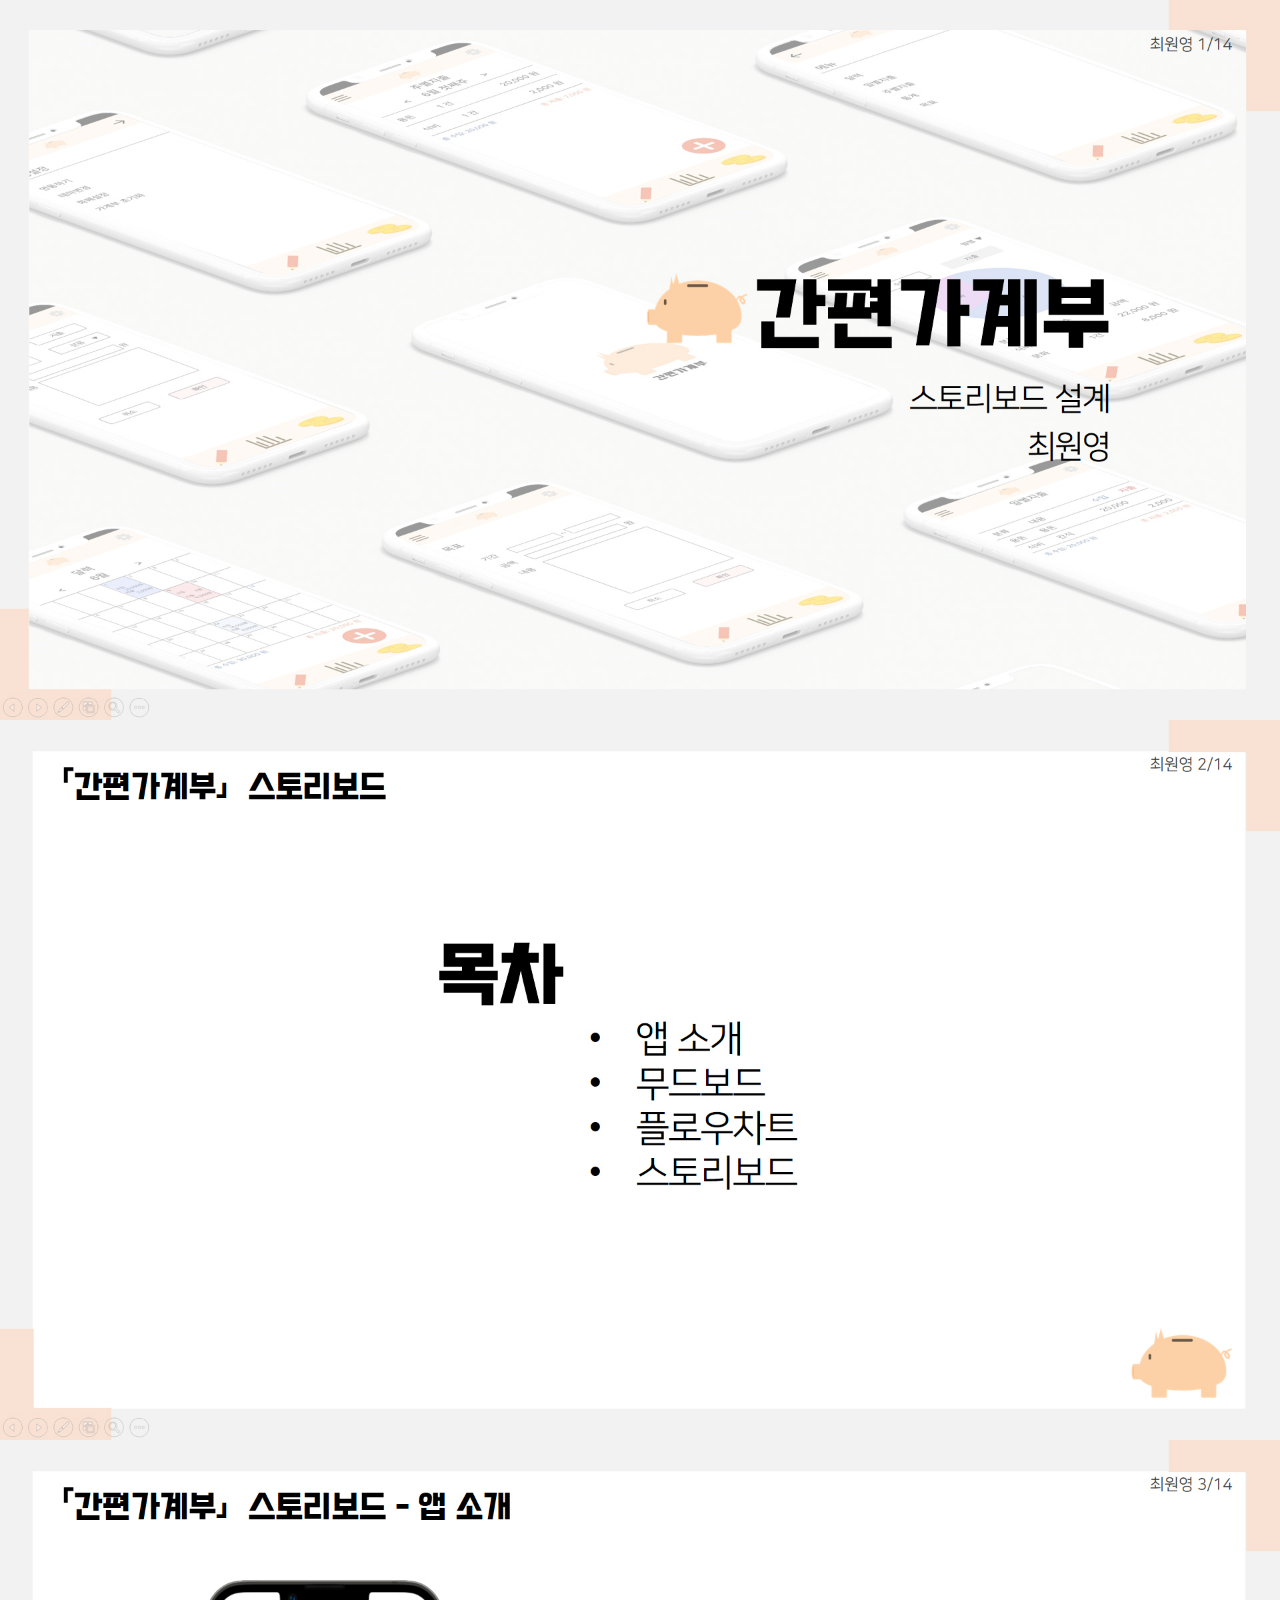
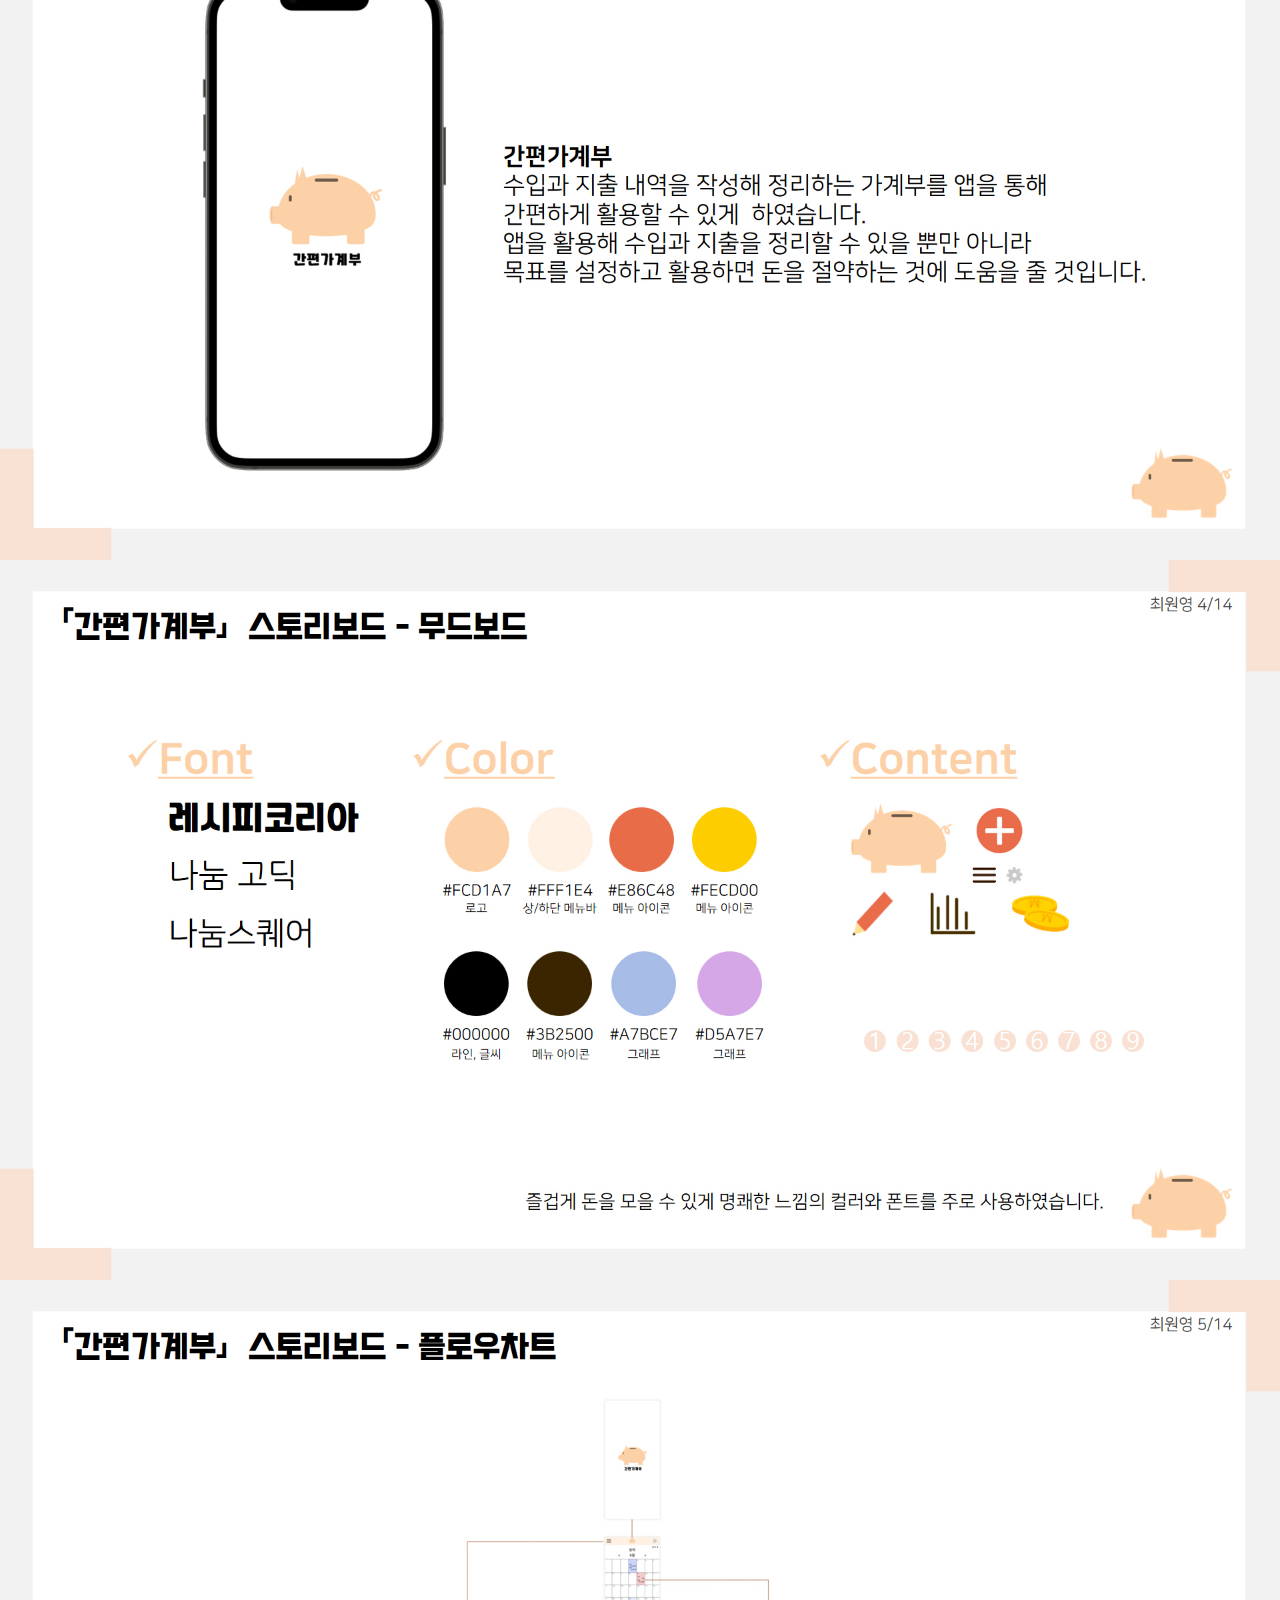
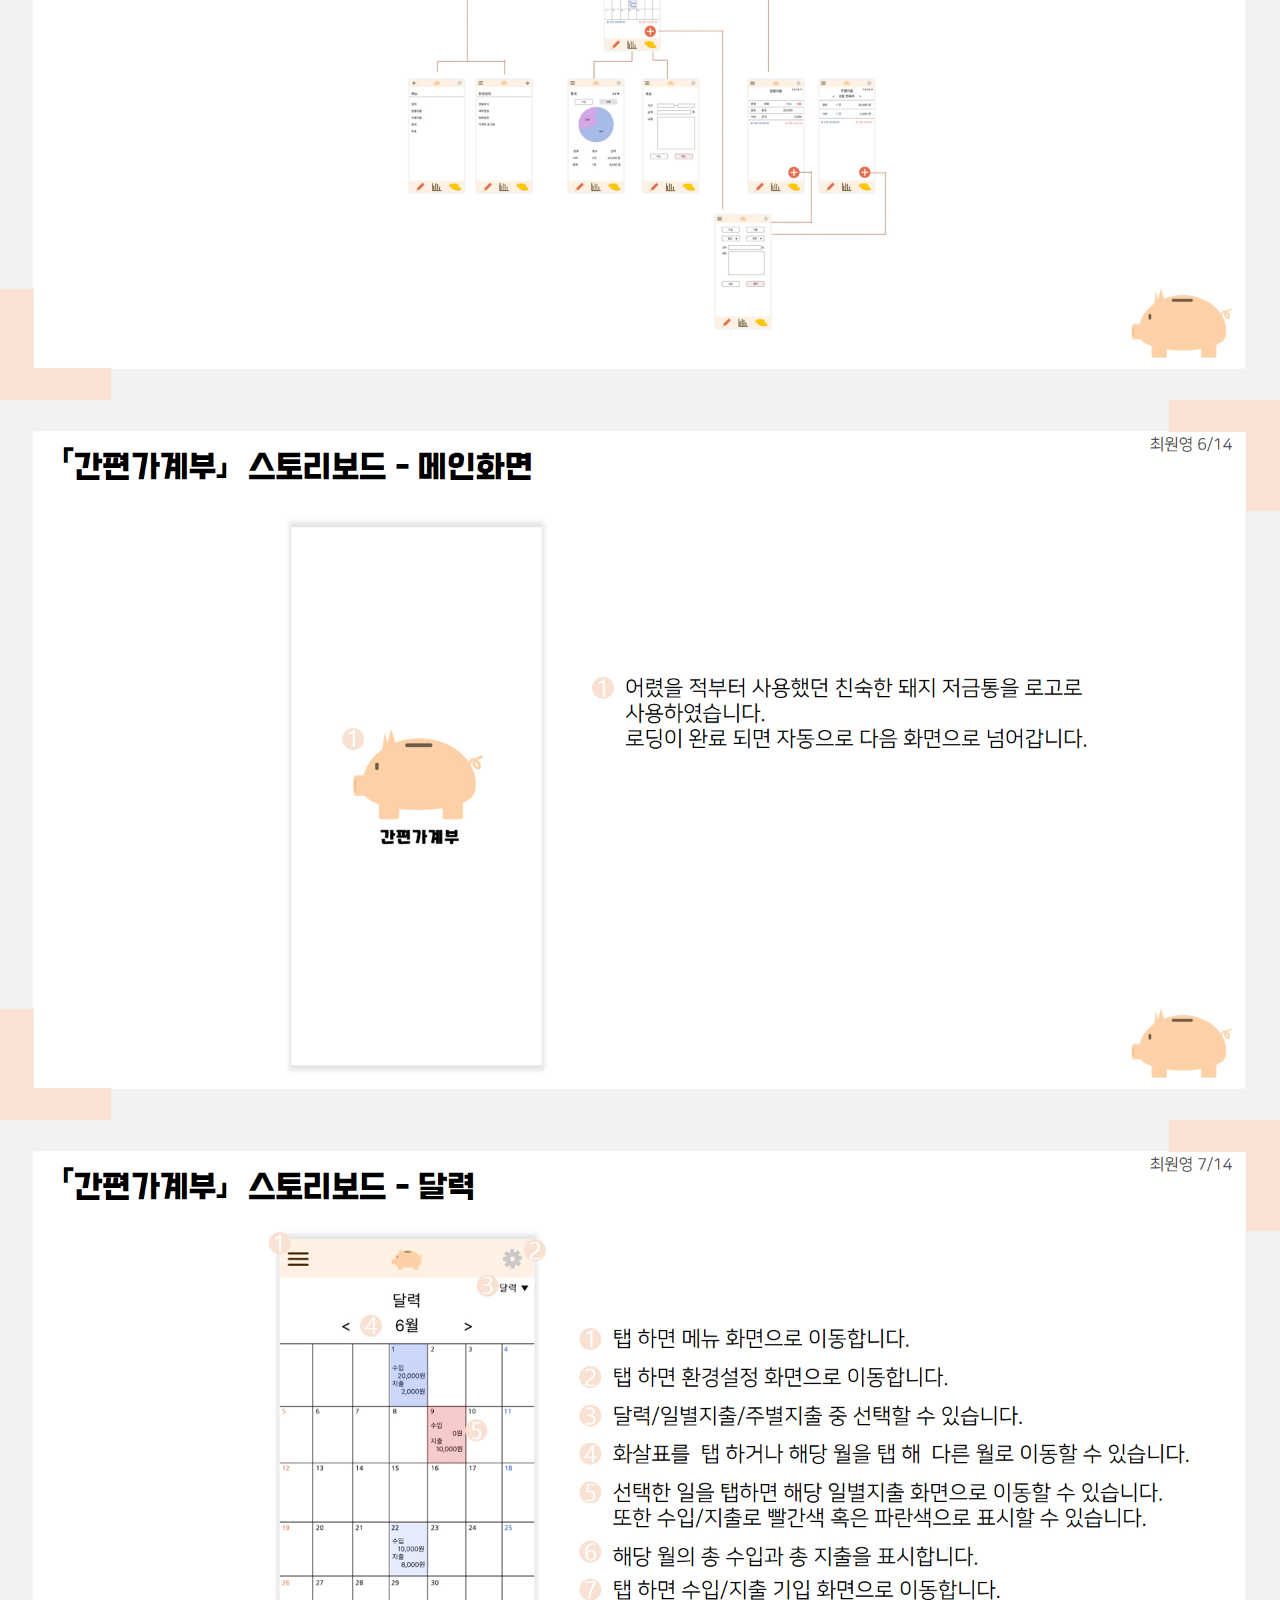
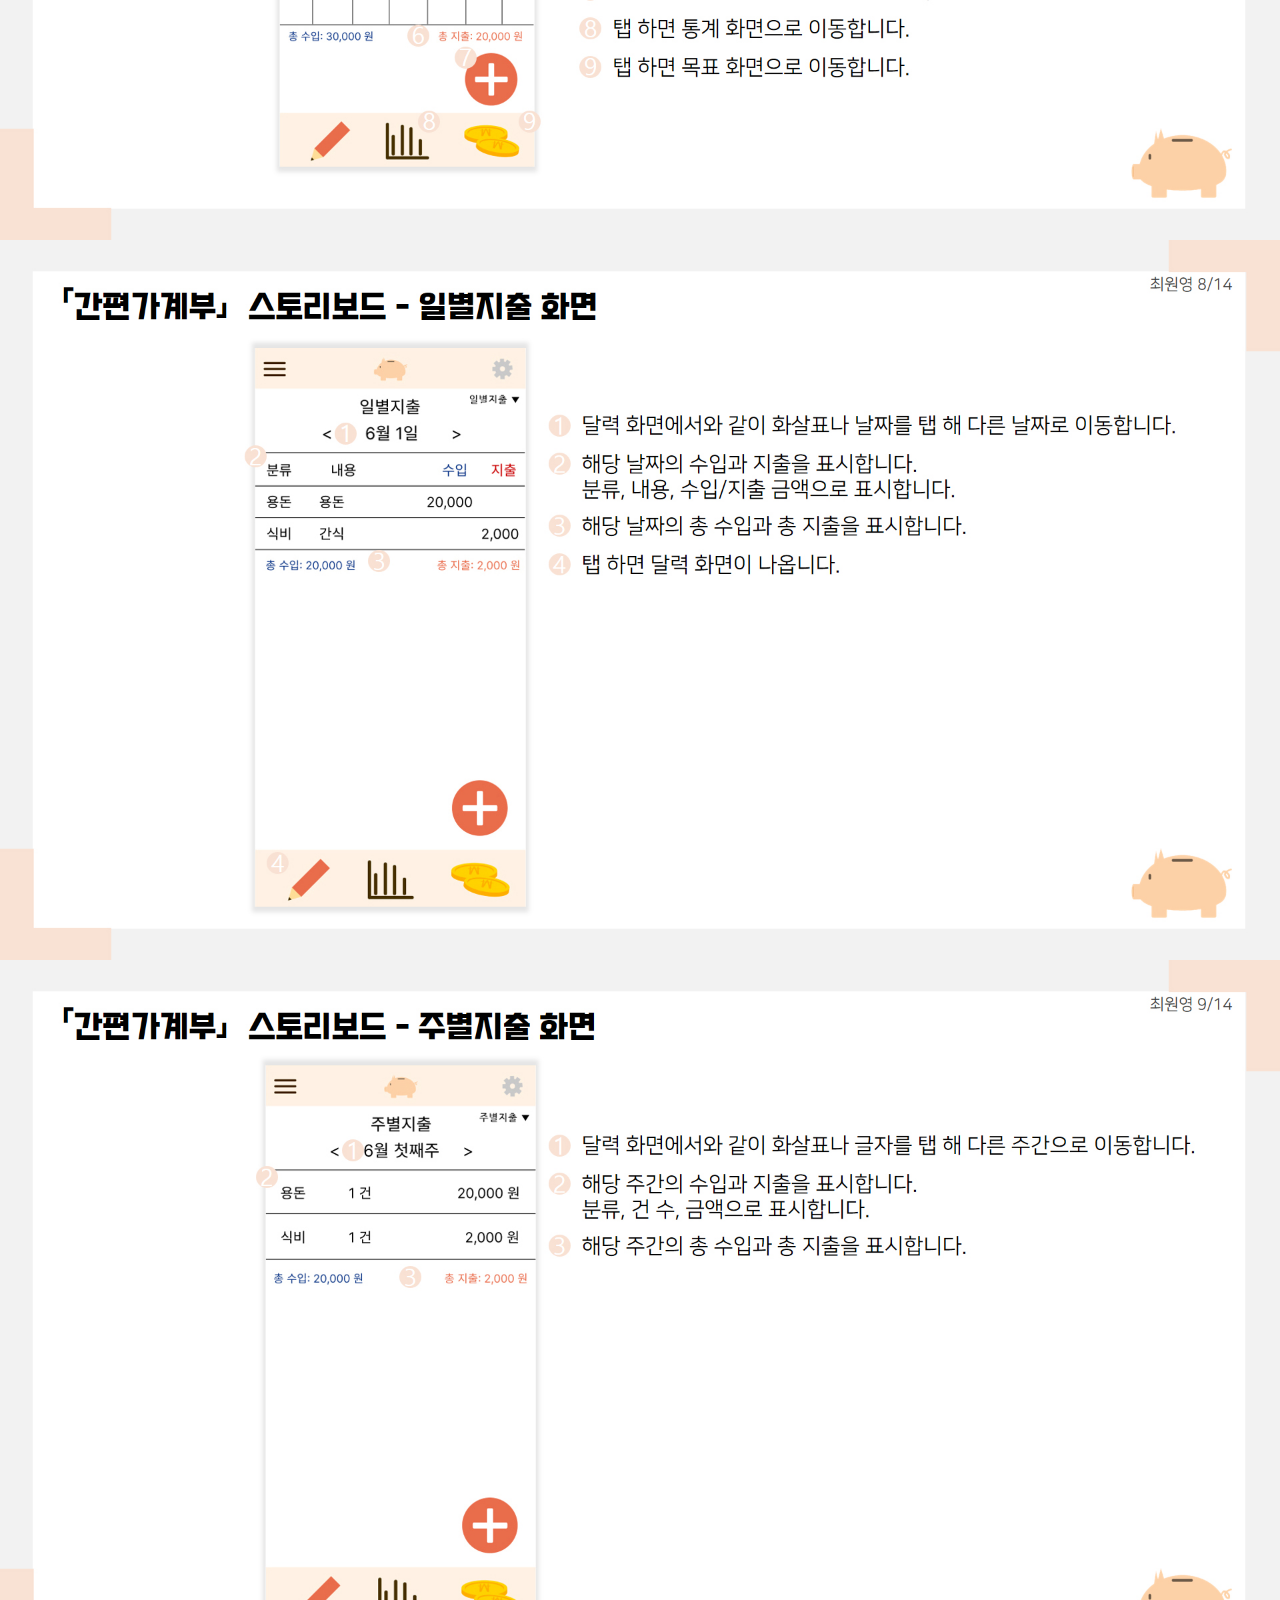
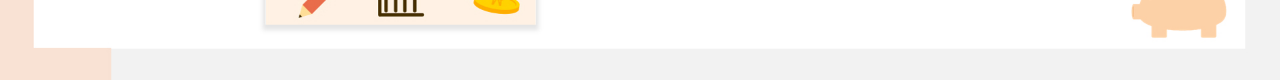
==== plan/money/index.html @ e1d18175 "Add files via upload" ====
<!DOCTYPE html>
<html lang="ko">
<head>
<meta charset="utf-8">
<meta name="viewport" content="width=device-width">
<title>간편 가계부 기획서</title>

	 <style type="text/css">
	 *{
		margin:0;
		padding:0;
		box-sizing:border-box;
	 }
	 body{
		background-color:#fff;
	 }
	 div{
		max-width:1600px;
		margin:0 auto;
	 }
	 img{
		display:block;
		width:100%;
	  }
	 </style>

</head>

<body>
	<div class="body">
		<img class="img" src="images/01.jpg" alt="간편 가계부 기획서">
		<img class="img" src="images/02.jpg" alt="간편 가계부 기획서">
		<img class="img" src="images/03.jpg" alt="간편 가계부 기획서">
		<img class="img" src="images/04.jpg" alt="간편 가계부 기획서">
		<img class="img" src="images/05.jpg" alt="간편 가계부 기획서">
		<img class="img" src="images/06.jpg" alt="간편 가계부 기획서">
		<img class="img" src="images/07.jpg" alt="간편 가계부 기획서">
		<img class="img" src="images/08.jpg" alt="간편 가계부 기획서">
		<img class="img" src="images/09.jpg" alt="간편 가계부 기획서">
	</div>
</body>
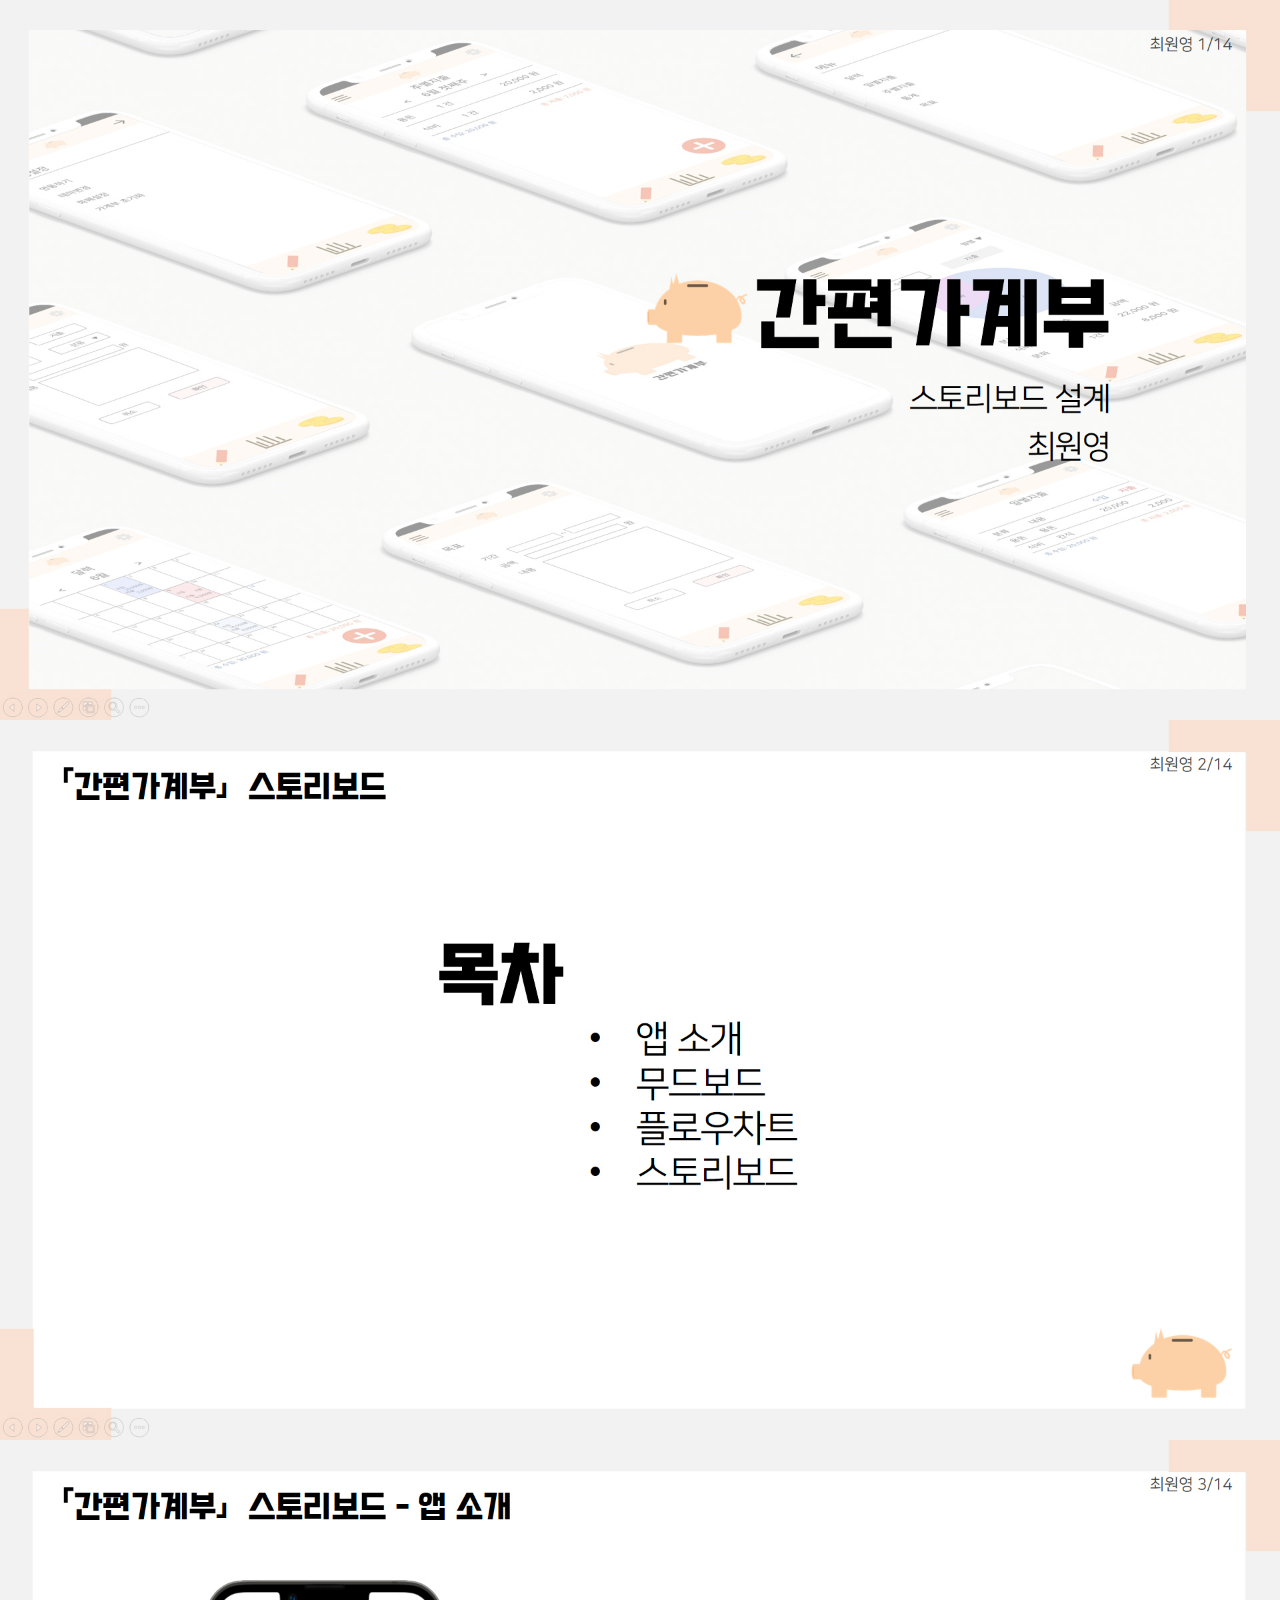
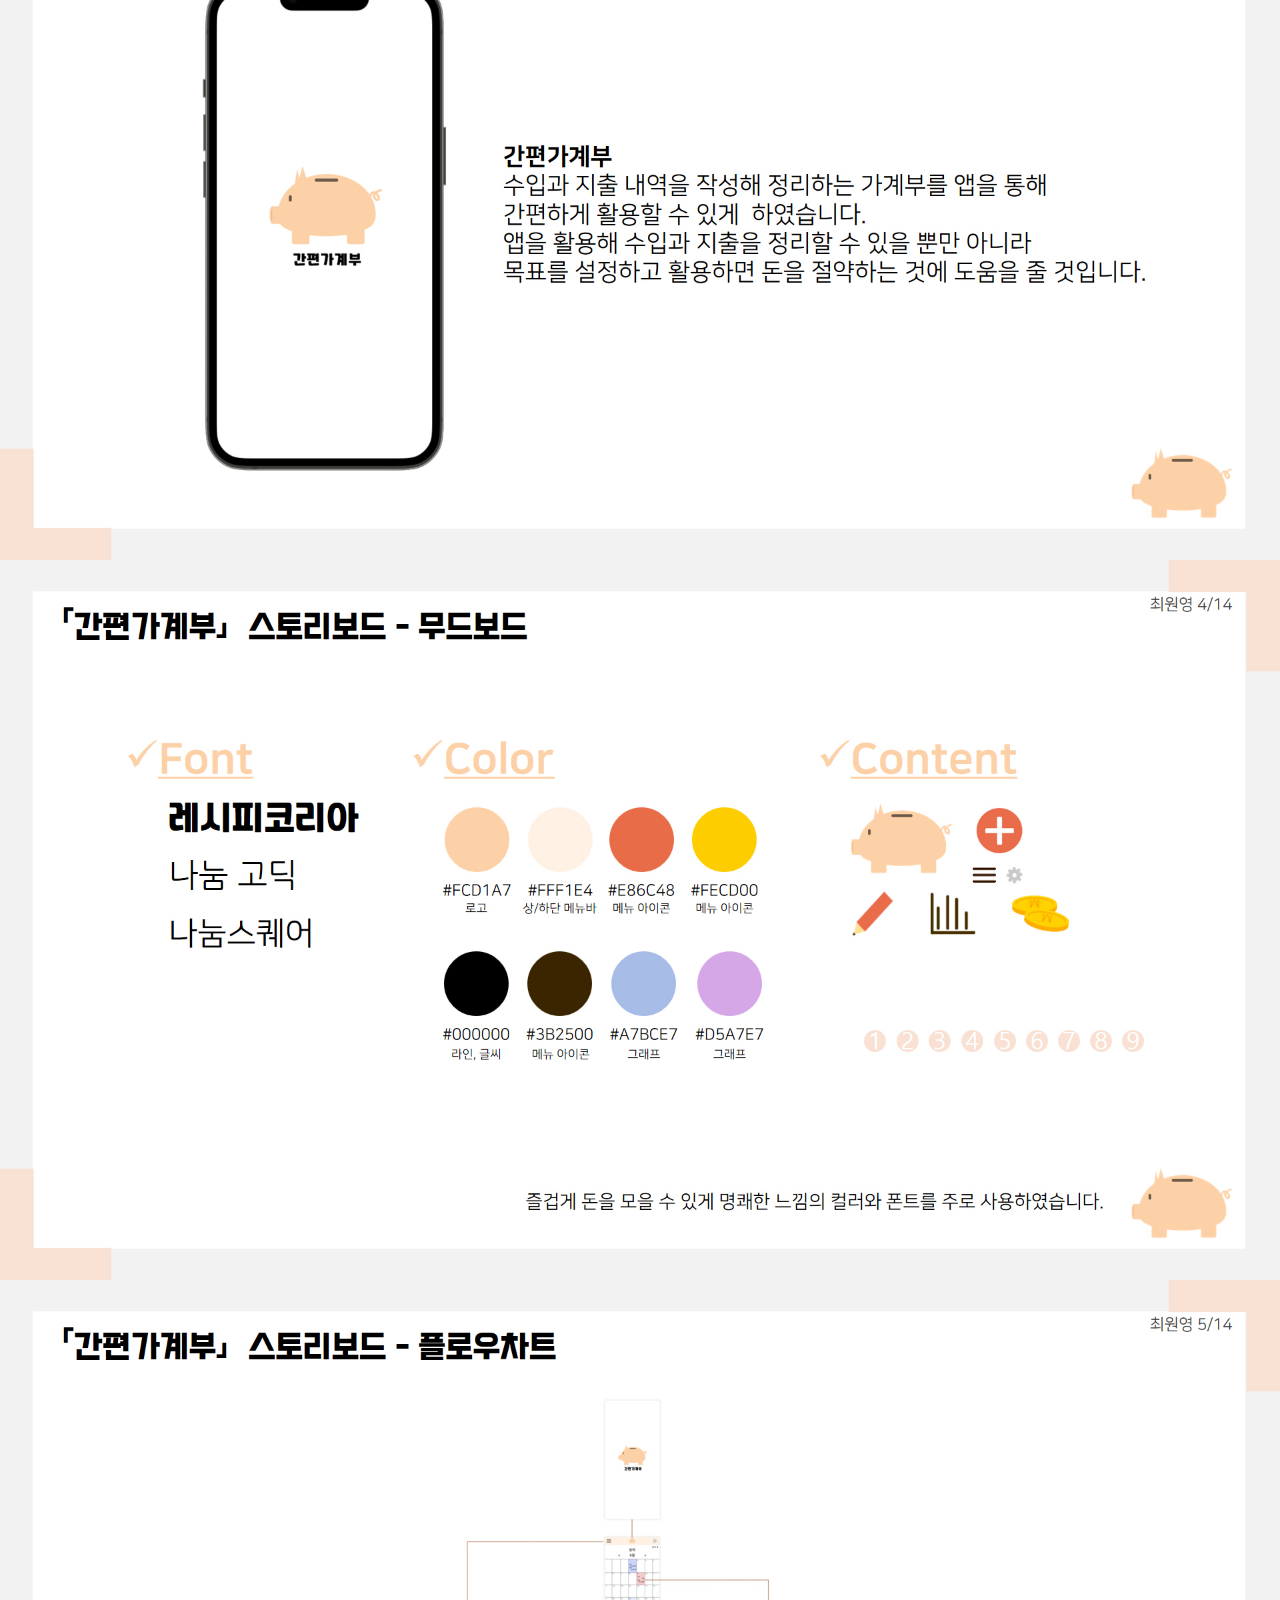
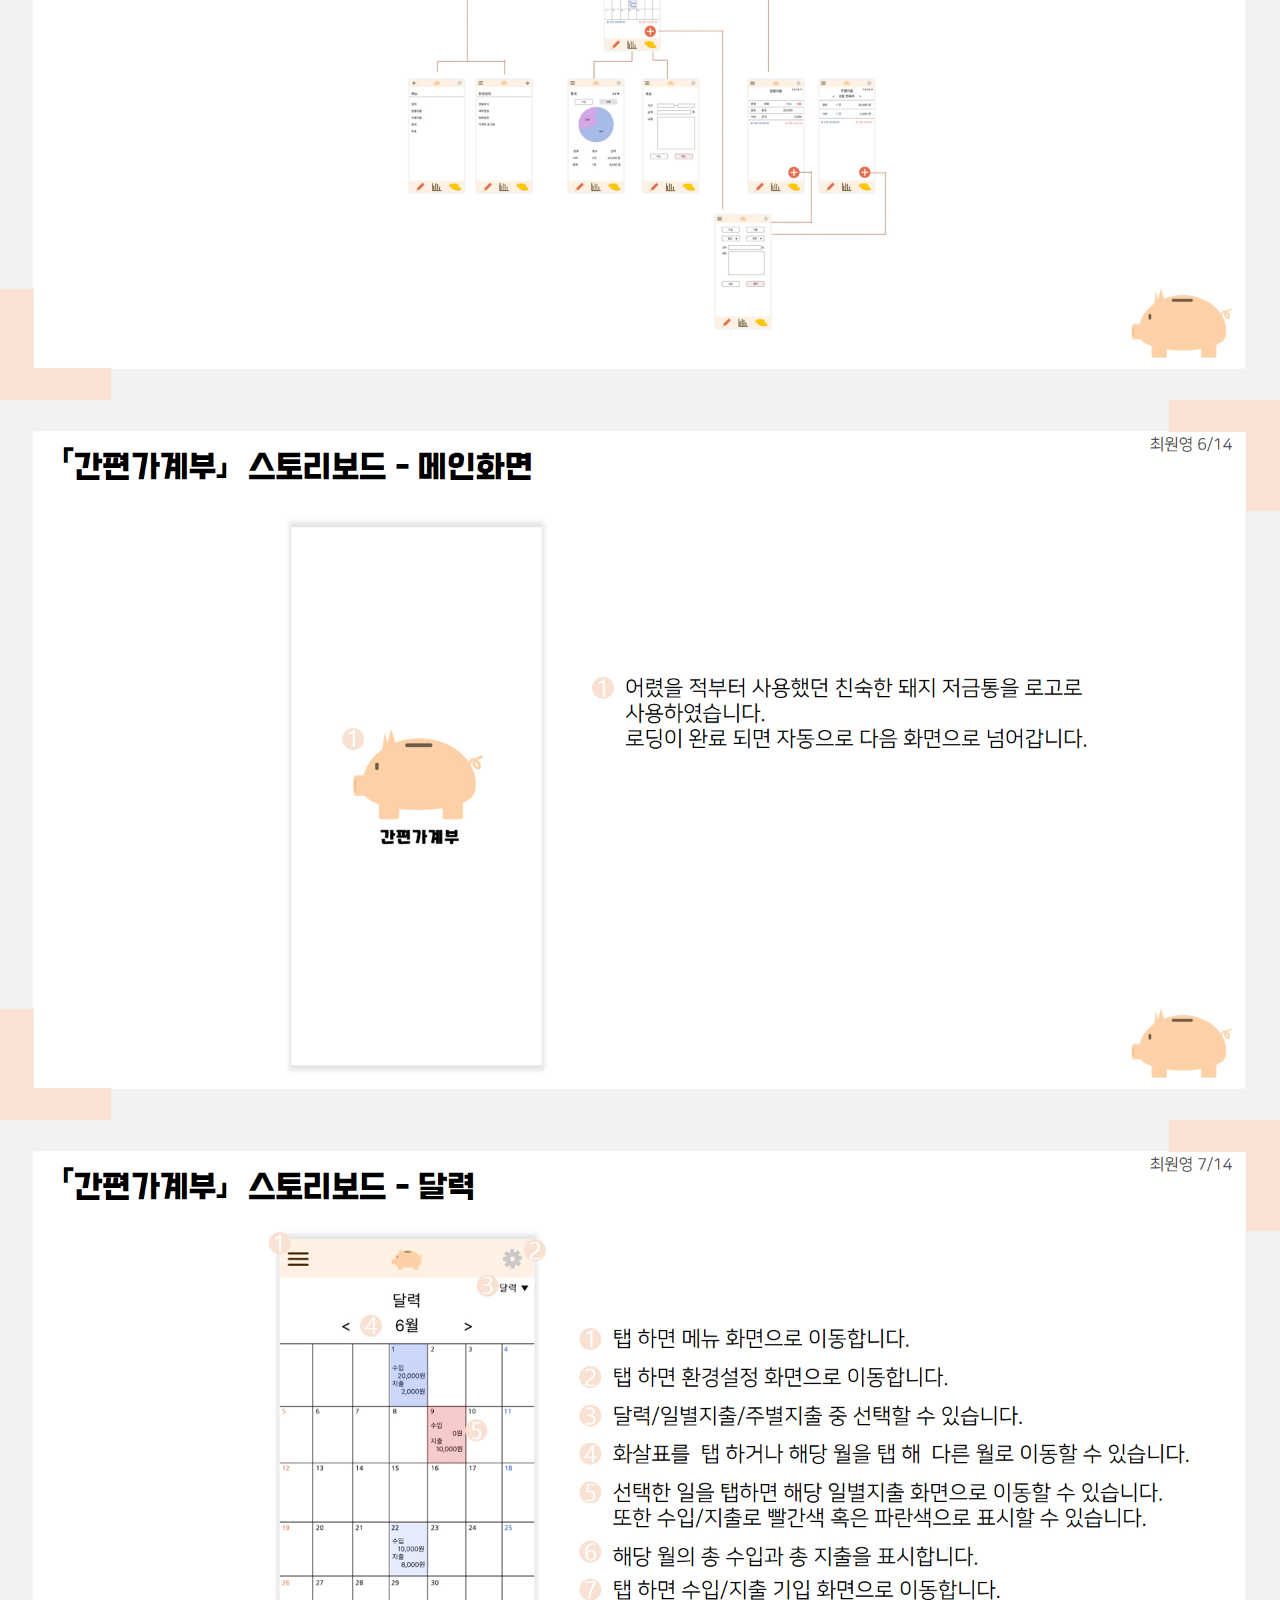
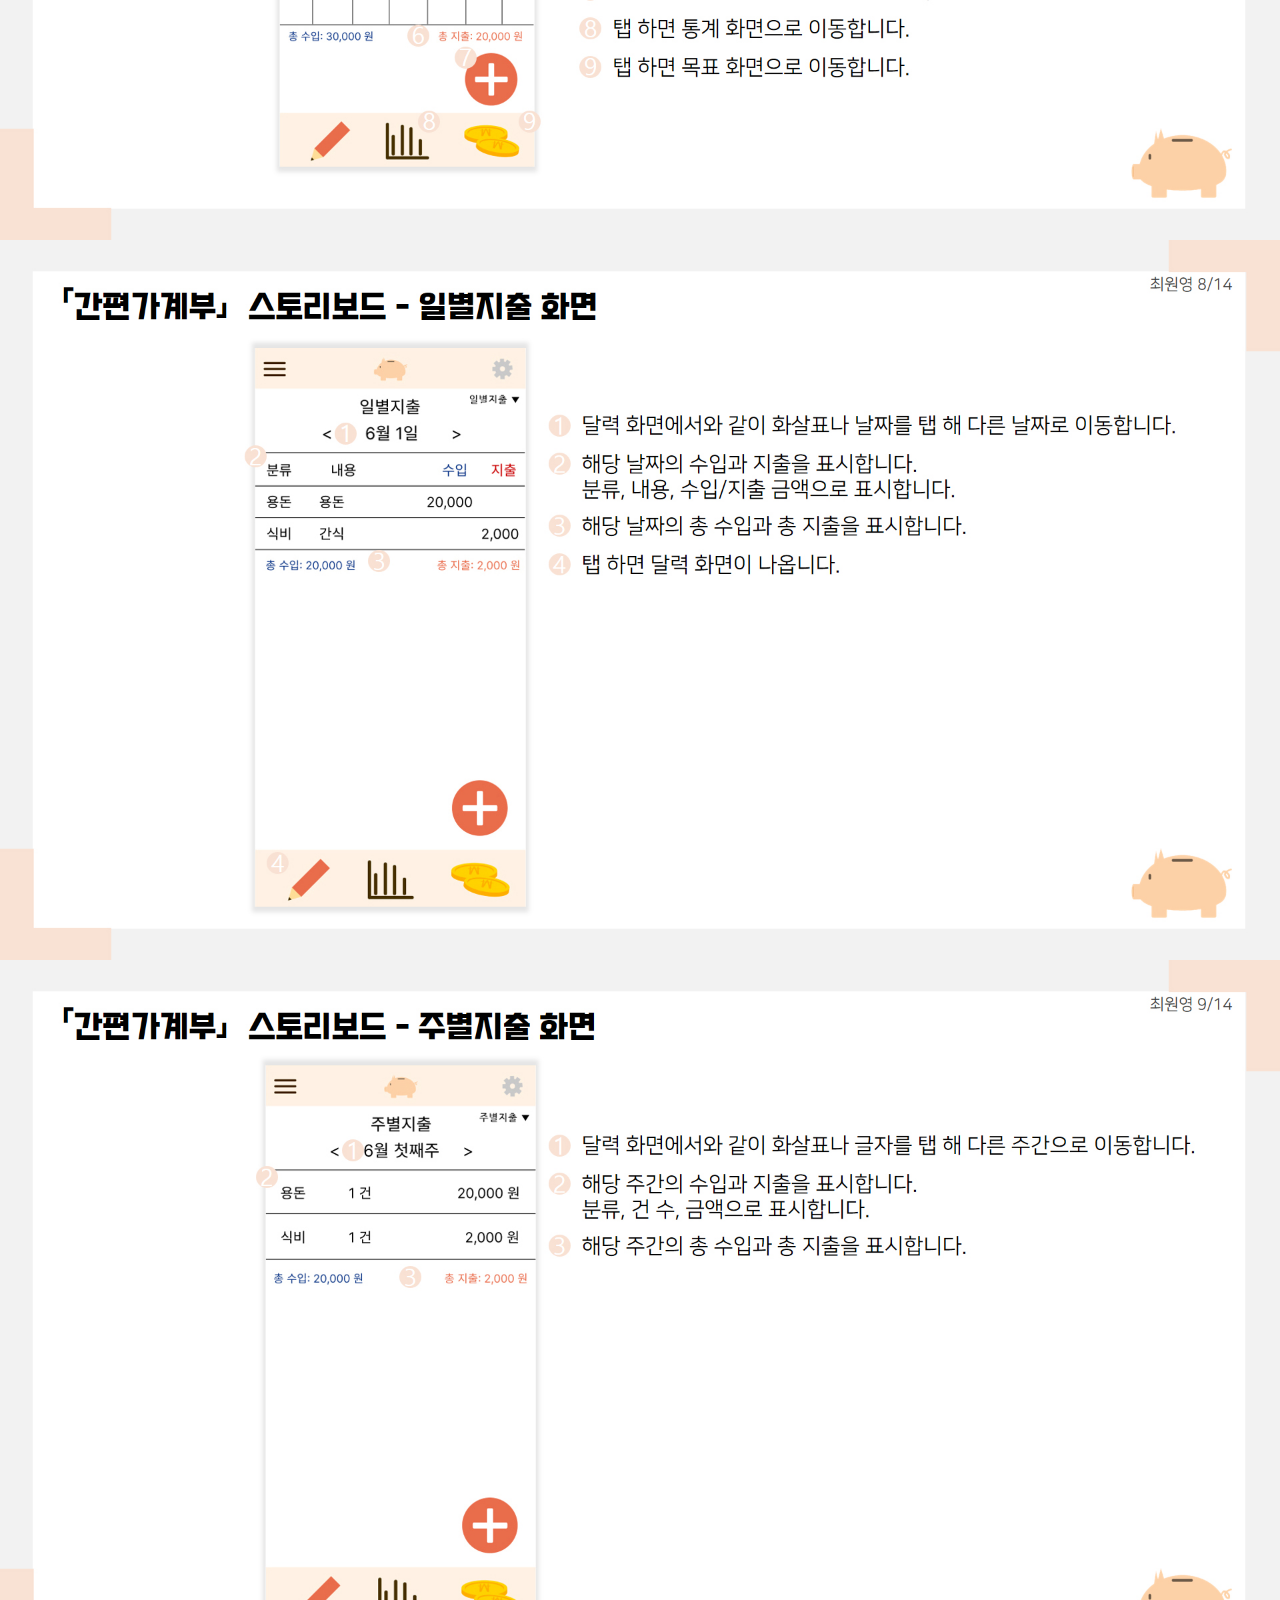
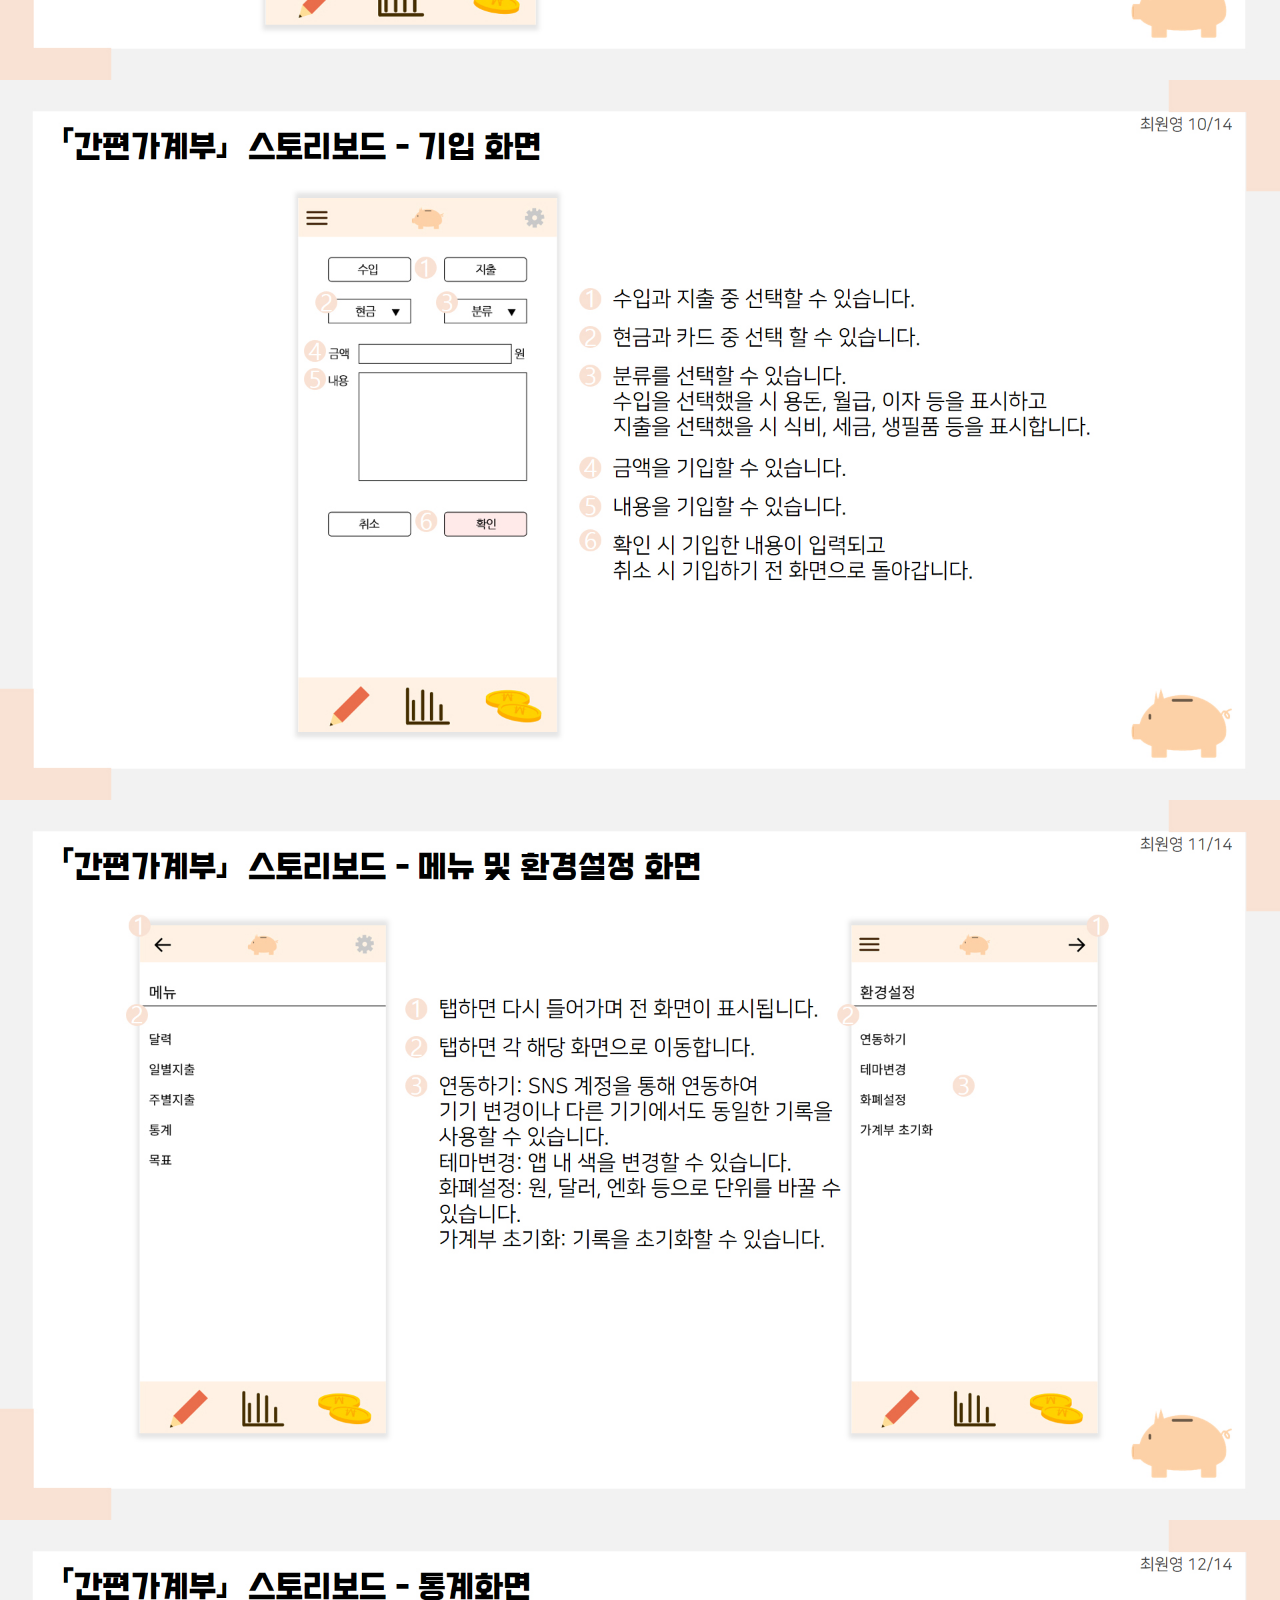
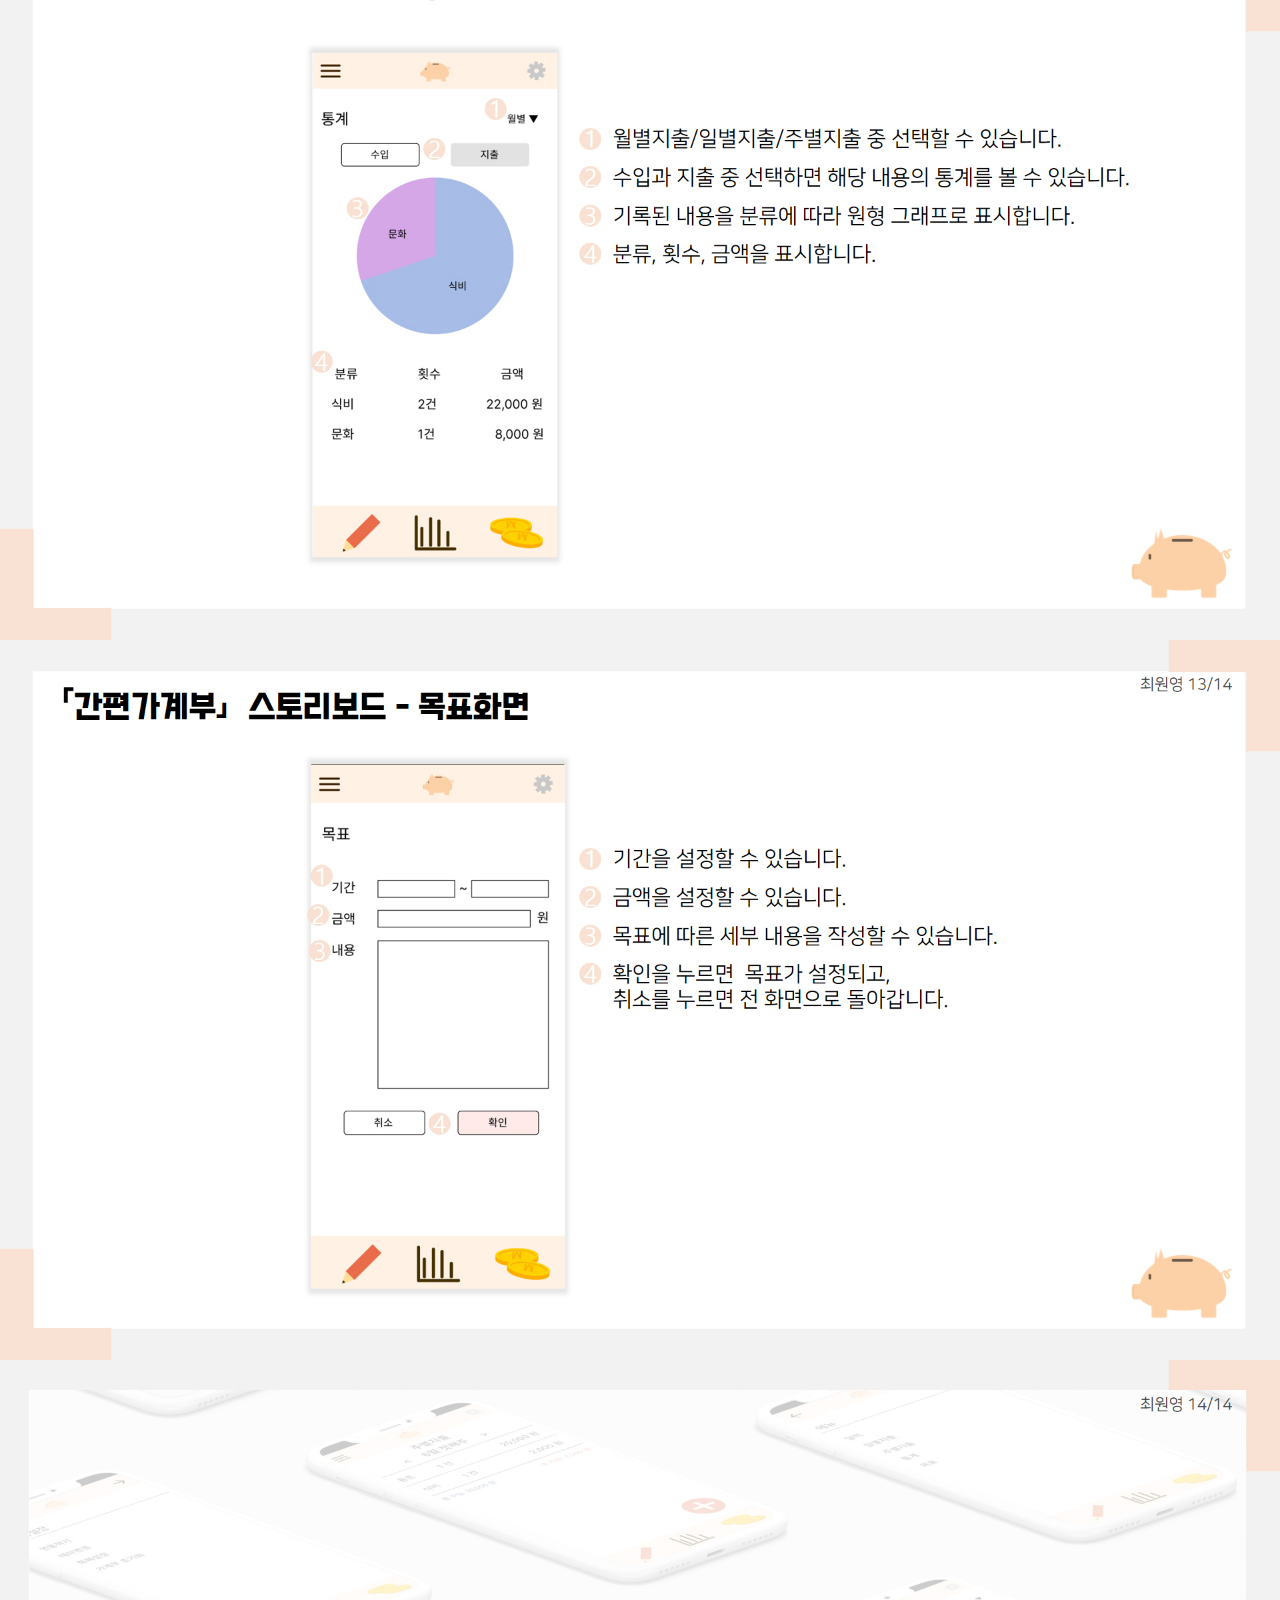
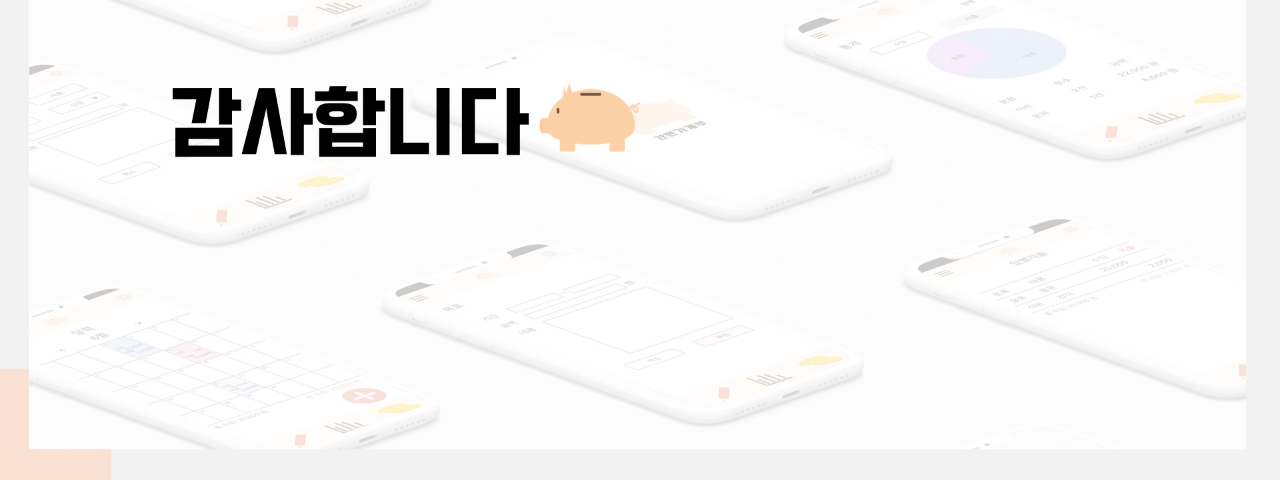
==== commit f00add75: "Add files via upload" ====
--- a/plan/money/index.html
+++ b/plan/money/index.html
@@ -37,5 +37,10 @@
 		<img class="img" src="images/07.jpg" alt="간편 가계부 기획서">
 		<img class="img" src="images/08.jpg" alt="간편 가계부 기획서">
 		<img class="img" src="images/09.jpg" alt="간편 가계부 기획서">
+		<img class="img" src="images/10.jpg" alt="간편 가계부 기획서">
+		<img class="img" src="images/11.jpg" alt="간편 가계부 기획서">
+		<img class="img" src="images/12.jpg" alt="간편 가계부 기획서">
+		<img class="img" src="images/13.jpg" alt="간편 가계부 기획서">
+		<img class="img" src="images/14.jpg" alt="간편 가계부 기획서">
 	</div>
 </body>